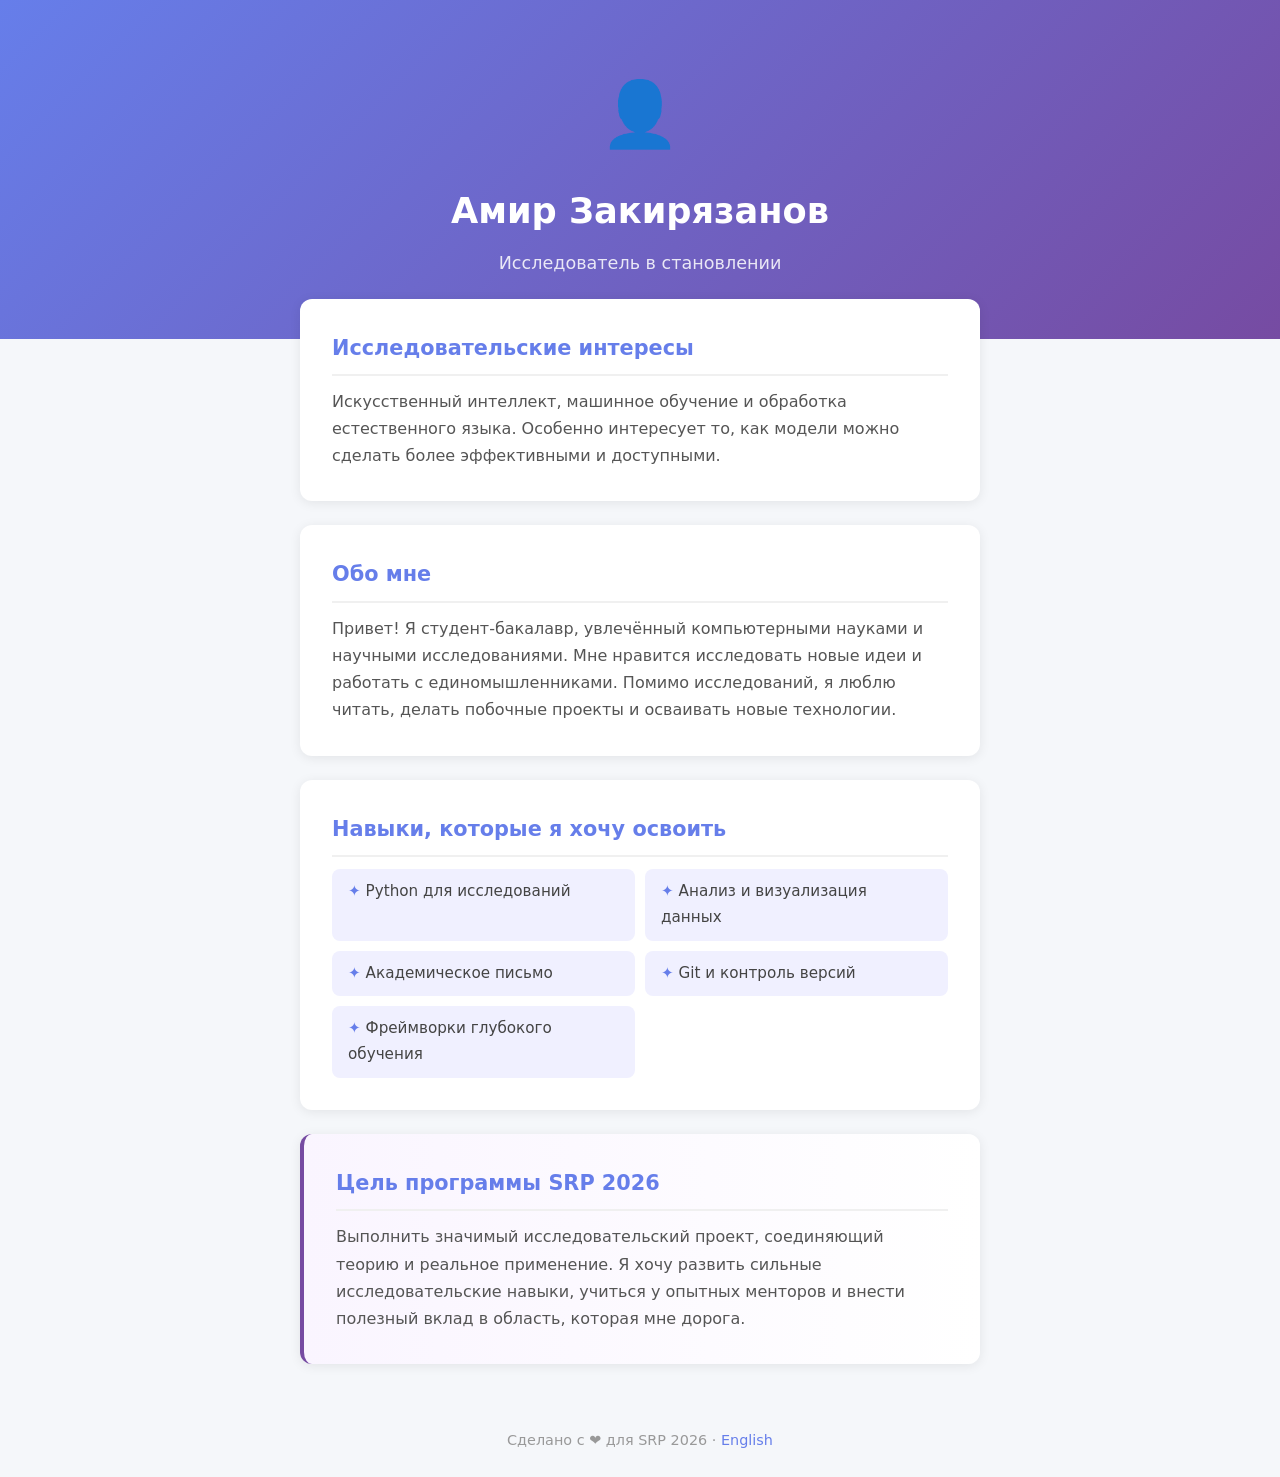
==== ru/index.html @ 0dec2755 "Add Russian version of the site" ====
<!DOCTYPE html>
<html lang="ru">
<head>
    <meta charset="UTF-8">
    <meta name="viewport" content="width=device-width, initial-scale=1.0">
    <title>Моё исследовательское досье</title>
    <link rel="stylesheet" href="../style.css">
</head>
<body>

    <!-- Profile Header Section -->
    <header class="profile-header">
        <div class="avatar">👤</div>
        <h1>Амир Закирязанов</h1>
        <p class="subtitle">Исследователь в становлении</p>
    </header>

    <!-- Main Content -->
    <main class="container">

        <!-- Research Interests Section -->
        <section class="card">
            <h2>Исследовательские интересы</h2>
            <p>
                Искусственный интеллект, машинное обучение и обработка
                естественного языка. Особенно интересует то, как модели можно
                сделать более эффективными и доступными.
            </p>
        </section>

        <!-- Short Bio Section -->
        <section class="card">
            <h2>Обо мне</h2>
            <p>
                Привет! Я студент-бакалавр, увлечённый компьютерными науками
                и научными исследованиями. Мне нравится исследовать новые идеи
                и работать с единомышленниками. Помимо исследований, я люблю
                читать, делать побочные проекты и осваивать новые технологии.
            </p>
        </section>

        <!-- Skills to Learn Section -->
        <section class="card">
            <h2>Навыки, которые я хочу освоить</h2>
            <ul class="skill-list">
                <li>Python для исследований</li>
                <li>Анализ и визуализация данных</li>
                <li>Академическое письмо</li>
                <li>Git и контроль версий</li>
                <li>Фреймворки глубокого обучения</li>
            </ul>
        </section>

        <!-- SRP 2026 Goal Section -->
        <section class="card highlight">
            <h2>Цель программы SRP 2026</h2>
            <p>
                Выполнить значимый исследовательский проект, соединяющий теорию
                и реальное применение. Я хочу развить сильные исследовательские
                навыки, учиться у опытных менторов и внести полезный вклад
                в область, которая мне дорога.
            </p>
        </section>

    </main>

    <!-- Footer -->
    <footer>
        <p>Сделано с ❤️ для SRP 2026 · <a href="../index.html">English</a></p>
    </footer>

</body>
</html>
---- style.css ----
/* ===== RESET & BASE STYLES ===== */
* {
    margin: 0;
    padding: 0;
    box-sizing: border-box;
}

body {
    font-family: system-ui, -apple-system, sans-serif;
    background-color: #f5f7fa;
    color: #333;
    line-height: 1.7;
}

/* ===== PROFILE HEADER ===== */
.profile-header {
    background: linear-gradient(135deg, #667eea, #764ba2);
    color: white;
    text-align: center;
    padding: 60px 20px;
}

.profile-header .avatar {
    font-size: 64px;
    margin-bottom: 12px;
}

.profile-header h1 {
    font-size: 2.2rem;
    margin-bottom: 8px;
}

.profile-header .subtitle {
    font-size: 1.1rem;
    opacity: 0.85;
}

/* ===== MAIN CONTAINER ===== */
.container {
    max-width: 720px;
    margin: -40px auto 40px;
    padding: 0 20px;
}

/* ===== CARD STYLES ===== */
.card {
    background: white;
    border-radius: 12px;
    padding: 32px;
    margin-bottom: 24px;
    box-shadow: 0 2px 12px rgba(0, 0, 0, 0.08);
}

.card h2 {
    font-size: 1.3rem;
    color: #667eea;
    margin-bottom: 12px;
    border-bottom: 2px solid #f0f0f0;
    padding-bottom: 8px;
}

.card p {
    color: #555;
}

/* ===== HIGHLIGHT CARD (SRP Goal) ===== */
.card.highlight {
    border-left: 4px solid #764ba2;
    background: linear-gradient(to right, #faf5ff, white);
}

/* ===== SKILL LIST ===== */
.skill-list {
    list-style: none;
    display: grid;
    grid-template-columns: 1fr 1fr;
    gap: 10px;
}

.skill-list li {
    background: #f0f0ff;
    padding: 10px 16px;
    border-radius: 8px;
    font-size: 0.95rem;
    color: #444;
}

.skill-list li::before {
    content: "✦ ";
    color: #667eea;
}

/* ===== FOOTER ===== */
footer {
    text-align: center;
    padding: 24px;
    color: #999;
    font-size: 0.9rem;
}

footer a {
    color: #667eea;
    text-decoration: none;
}

footer a:hover {
    text-decoration: underline;
}

/* ===== RESPONSIVE (MOBILE) ===== */
@media (max-width: 600px) {
    .profile-header {
        padding: 40px 16px;
    }

    .profile-header h1 {
        font-size: 1.6rem;
    }

    .skill-list {
        grid-template-columns: 1fr;
    }

    .card {
        padding: 24px;
    }
}
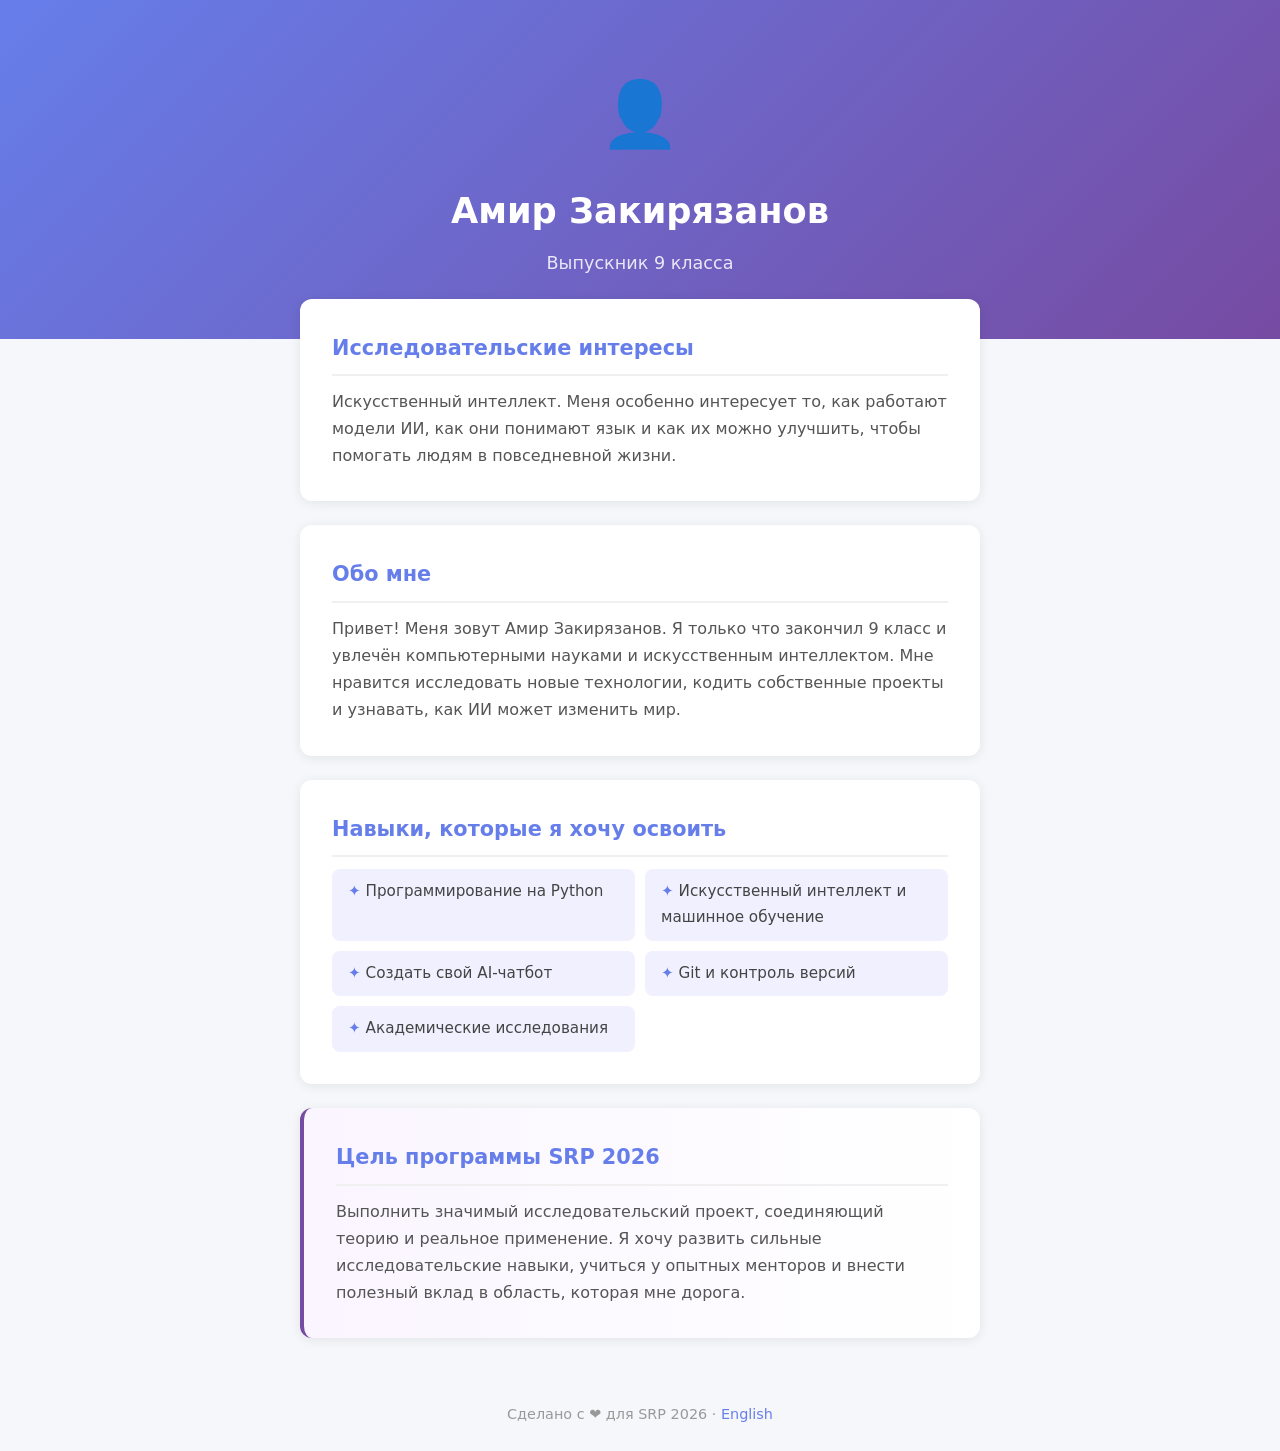
==== commit 2234f2e0: "Update profile with 9th grade bio and AI interests" ====
--- a/ru/index.html
+++ b/ru/index.html
@@ -12,7 +12,7 @@
     <header class="profile-header">
         <div class="avatar">👤</div>
         <h1>Амир Закирязанов</h1>
-        <p class="subtitle">Исследователь в становлении</p>
+        <p class="subtitle">Выпускник 9 класса</p>
     </header>
 
     <!-- Main Content -->
@@ -22,9 +22,9 @@
         <section class="card">
             <h2>Исследовательские интересы</h2>
             <p>
-                Искусственный интеллект, машинное обучение и обработка
-                естественного языка. Особенно интересует то, как модели можно
-                сделать более эффективными и доступными.
+                Искусственный интеллект. Меня особенно интересует то, как
+                работают модели ИИ, как они понимают язык и как их можно
+                улучшить, чтобы помогать людям в повседневной жизни.
             </p>
         </section>
 
@@ -32,10 +32,11 @@
         <section class="card">
             <h2>Обо мне</h2>
             <p>
-                Привет! Я студент-бакалавр, увлечённый компьютерными науками
-                и научными исследованиями. Мне нравится исследовать новые идеи
-                и работать с единомышленниками. Помимо исследований, я люблю
-                читать, делать побочные проекты и осваивать новые технологии.
+                Привет! Меня зовут Амир Закирязанов. Я только что закончил
+                9 класс и увлечён компьютерными науками и искусственным
+                интеллектом. Мне нравится исследовать новые технологии,
+                кодить собственные проекты и узнавать, как ИИ может
+                изменить мир.
             </p>
         </section>
 
@@ -43,11 +44,11 @@
         <section class="card">
             <h2>Навыки, которые я хочу освоить</h2>
             <ul class="skill-list">
-                <li>Python для исследований</li>
-                <li>Анализ и визуализация данных</li>
-                <li>Академическое письмо</li>
+                <li>Программирование на Python</li>
+                <li>Искусственный интеллект и машинное обучение</li>
+                <li>Создать свой AI-чатбот</li>
                 <li>Git и контроль версий</li>
-                <li>Фреймворки глубокого обучения</li>
+                <li>Академические исследования</li>
             </ul>
         </section>
 
